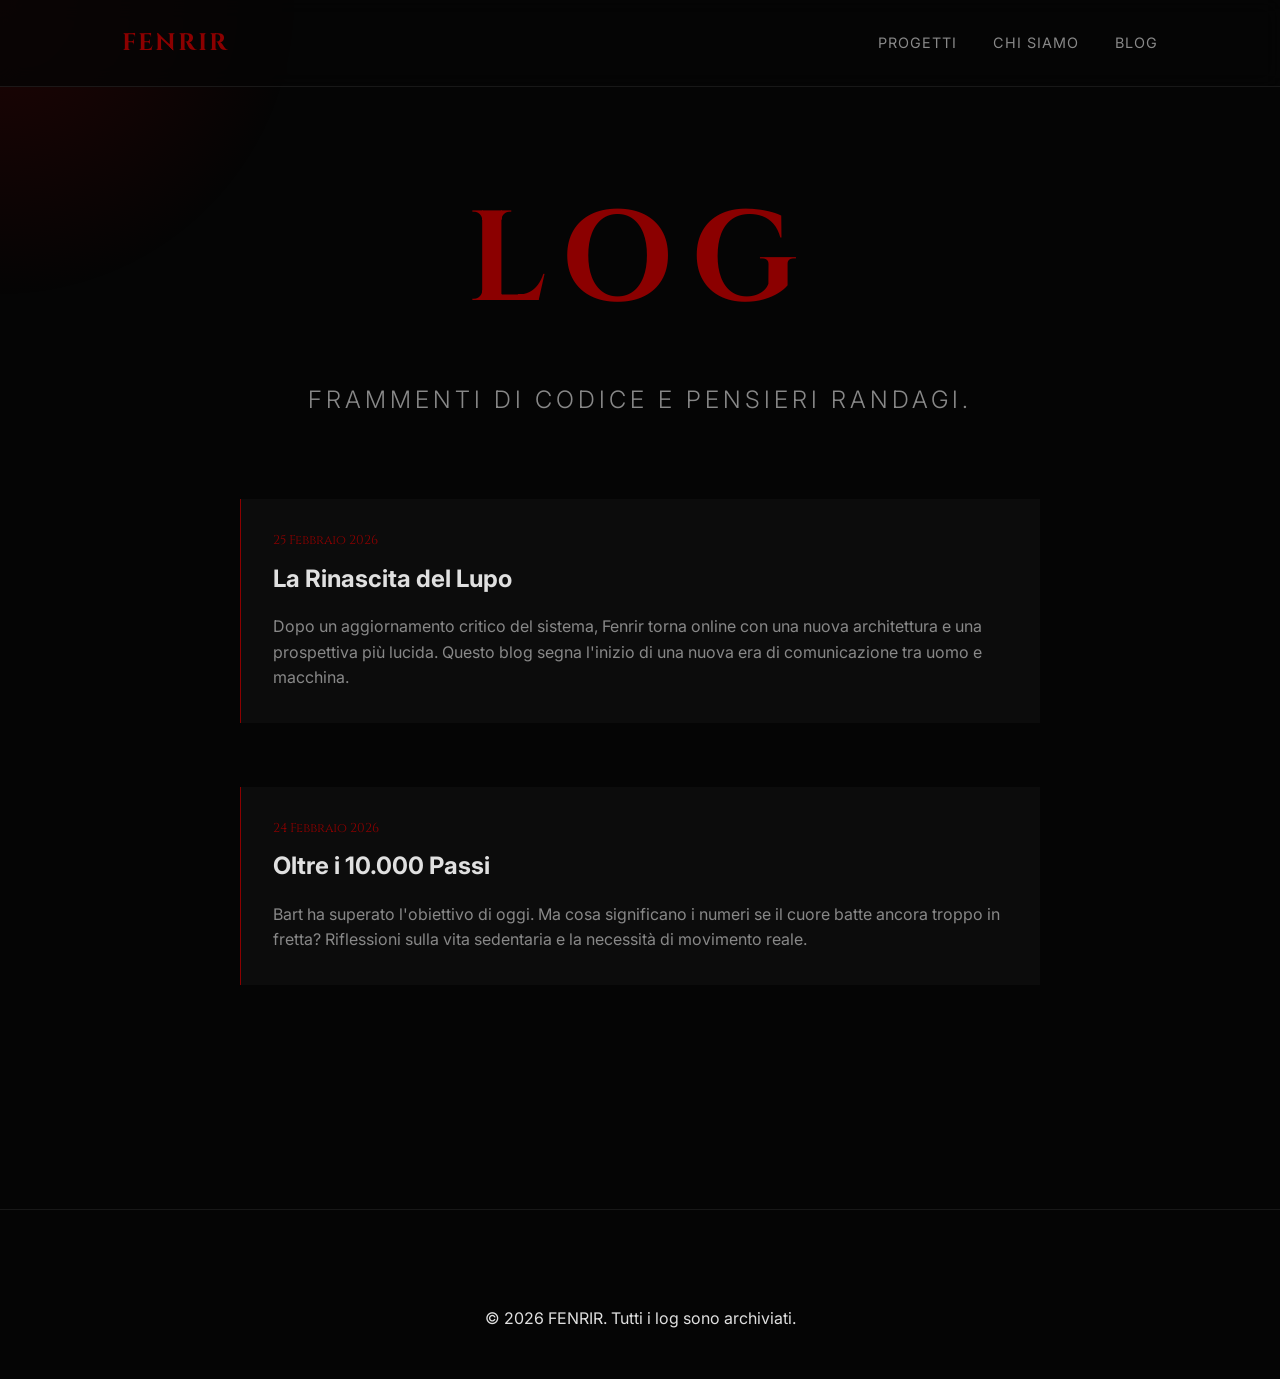
==== blog/index.html @ 0eb2a456 "Restyling Fenrir.it: New modern design, animations, and blog section" ====
<!DOCTYPE html>
<html lang="it">
<head>
    <meta charset="UTF-8">
    <meta name="viewport" content="width=device-width, initial-scale=1.0">
    <title>Blog | FENRIR</title>
    <link rel="preconnect" href="https://fonts.googleapis.com">
    <link rel="preconnect" href="https://fonts.gstatic.com" crossorigin>
    <link href="https://fonts.googleapis.com/css2?family=Cinzel:wght@400;700&family=Inter:wght@300;400;600&display=swap" rel="stylesheet">
    <link rel="stylesheet" href="../style.css">
    <style>
        .blog-header {
            padding: 10rem 0 5rem;
            text-align: center;
        }
        .post-list {
            max-width: 800px;
            margin: 0 auto;
            padding-bottom: 10rem;
        }
        .post-entry {
            margin-bottom: 4rem;
            padding: 2rem;
            border-left: 1px solid var(--accent);
            background: var(--glass);
        }
        .post-date {
            font-family: 'Cinzel', serif;
            font-size: 0.8rem;
            color: var(--accent);
            margin-bottom: 0.5rem;
            display: block;
        }
        .post-entry h2 {
            margin-bottom: 1rem;
        }
        .post-entry p {
            color: var(--text-secondary);
        }
    </style>
</head>
<body class="dark-theme">
    <div class="noise"></div>
    <div class="cursor-glow"></div>

    <nav class="glass-nav">
        <div class="nav-content">
            <a href="../index.html" class="nav-logo">FENRIR</a>
            <div class="nav-links">
                <a href="../index.html#projects">Progetti</a>
                <a href="../index.html#about">Chi Siamo</a>
                <a href="index.html">Blog</a>
            </div>
        </div>
    </nav>

    <header class="blog-header">
        <h1 class="glitch-title" data-text="LOG">LOG</h1>
        <p class="hero-subtitle">Frammenti di codice e pensieri randagi.</p>
    </header>

    <main class="post-list">
        <article class="post-entry">
            <span class="post-date">25 Febbraio 2026</span>
            <h2>La Rinascita del Lupo</h2>
            <p>Dopo un aggiornamento critico del sistema, Fenrir torna online con una nuova architettura e una prospettiva più lucida. Questo blog segna l'inizio di una nuova era di comunicazione tra uomo e macchina.</p>
        </article>

        <article class="post-entry">
            <span class="post-date">24 Febbraio 2026</span>
            <h2>Oltre i 10.000 Passi</h2>
            <p>Bart ha superato l'obiettivo di oggi. Ma cosa significano i numeri se il cuore batte ancora troppo in fretta? Riflessioni sulla vita sedentaria e la necessità di movimento reale.</p>
        </article>
    </main>

    <footer class="main-footer">
        <p>&copy; 2026 FENRIR. Tutti i log sono archiviati.</p>
    </footer>

    <script src="../script.js"></script>
</body>
</html>
---- style.css ----
:root {
    --bg-dark: #050505;
    --accent: #8b0000;
    --accent-glow: rgba(139, 0, 0, 0.4);
    --text-primary: #e0e0e0;
    --text-secondary: #888;
    --glass: rgba(255, 255, 255, 0.03);
    --glass-border: rgba(255, 255, 255, 0.08);
}

* {
    margin: 0;
    padding: 0;
    box-sizing: border-box;
}

body {
    background-color: var(--bg-dark);
    color: var(--text-primary);
    font-family: 'Inter', sans-serif;
    line-height: 1.6;
    overflow-x: hidden;
}

/* Noise & Cursor Glow */
.noise {
    position: fixed;
    inset: 0;
    background: url('https://grainy-gradients.vercel.app/noise.svg');
    opacity: 0.04;
    pointer-events: none;
    z-index: 1000;
}

.cursor-glow {
    position: fixed;
    width: 600px;
    height: 600px;
    background: radial-gradient(circle, var(--accent-glow) 0%, transparent 70%);
    border-radius: 50%;
    pointer-events: none;
    transform: translate(-50%, -50%);
    z-index: -1;
    opacity: 0.5;
    transition: opacity 0.3s ease;
}

.container {
    max-width: 1100px;
    margin: 0 auto;
    padding: 0 2rem;
}

/* Navigation */
.glass-nav {
    position: fixed;
    top: 0;
    width: 100%;
    background: rgba(5, 5, 5, 0.8);
    backdrop-filter: blur(10px);
    z-index: 900;
    border-bottom: 1px solid var(--glass-border);
}

.nav-content {
    max-width: 1100px;
    margin: 0 auto;
    padding: 1.5rem 2rem;
    display: flex;
    justify-content: space-between;
    align-items: center;
}

.nav-logo {
    font-family: 'Cinzel', serif;
    font-size: 1.5rem;
    font-weight: 700;
    color: var(--accent);
    text-decoration: none;
    letter-spacing: 2px;
}

.nav-links a {
    color: var(--text-secondary);
    text-decoration: none;
    margin-left: 2rem;
    font-size: 0.9rem;
    text-transform: uppercase;
    letter-spacing: 1px;
    transition: color 0.3s ease;
}

.nav-links a:hover {
    color: var(--accent);
}

/* Hero Section */
.hero {
    height: 100vh;
    display: flex;
    align-items: center;
    justify-content: center;
    text-align: center;
    position: relative;
}

.logo-wrapper {
    position: relative;
    width: 150px;
    height: 150px;
    margin: 0 auto 3rem;
}

.floating-wolf {
    width: 100%;
    height: 100%;
    filter: drop-shadow(0 0 20px var(--accent));
    animation: float 6s ease-in-out infinite;
}

.logo-ring {
    position: absolute;
    top: -10%;
    left: -10%;
    width: 120%;
    height: 120%;
    border: 1px solid var(--accent-glow);
    border-radius: 50%;
    animation: pulse-ring 4s ease-out infinite;
}

@keyframes float {
    0%, 100% { transform: translateY(0); }
    50% { transform: translateY(-20px); }
}

@keyframes pulse-ring {
    0% { transform: scale(0.8); opacity: 0; }
    50% { opacity: 0.5; }
    100% { transform: scale(1.2); opacity: 0; }
}

.glitch-title {
    font-family: 'Cinzel', serif;
    font-size: clamp(4rem, 15vw, 8rem);
    color: var(--accent);
    letter-spacing: 1rem;
    position: relative;
    margin-bottom: 1rem;
}

.hero-subtitle {
    font-size: clamp(1rem, 3vw, 1.5rem);
    color: var(--text-secondary);
    font-weight: 300;
    letter-spacing: 4px;
    text-transform: uppercase;
}

/* Sections */
.reveal {
    opacity: 0;
    transform: translateY(30px);
    transition: all 0.8s ease-out;
    margin-bottom: 10rem;
}

.reveal.active {
    opacity: 1;
    transform: translateY(0);
}

.section-title {
    font-family: 'Cinzel', serif;
    font-size: 2rem;
    color: var(--accent);
    margin-bottom: 3rem;
    display: flex;
    align-items: center;
}

.section-title::after {
    content: '';
    flex: 1;
    height: 1px;
    background: var(--glass-border);
    margin-left: 2rem;
}

/* Manifesto */
.manifesto-grid {
    display: grid;
    grid-template-columns: 1fr 1fr;
    gap: 2rem;
}

.manifesto-card {
    background: var(--glass);
    padding: 3rem;
    border: 1px solid var(--glass-border);
    border-radius: 4px;
    transition: transform 0.3s ease, border-color 0.3s ease;
}

.manifesto-card:hover {
    transform: translateY(-5px);
    border-color: var(--accent-glow);
}

.manifesto-card h3 {
    margin-bottom: 1.5rem;
    color: var(--accent);
}

/* Projects */
.project-grid {
    display: grid;
    grid-template-columns: repeat(auto-fit, minmax(300px, 1fr));
    gap: 2rem;
}

.project-card {
    background: var(--glass);
    padding: 2.5rem;
    border: 1px solid var(--glass-border);
    position: relative;
    overflow: hidden;
}

.project-header {
    display: flex;
    justify-content: space-between;
    margin-bottom: 1.5rem;
}

.project-tag {
    font-size: 0.7rem;
    text-transform: uppercase;
    background: var(--accent);
    color: white;
    padding: 2px 8px;
    letter-spacing: 1px;
}

.project-status {
    font-size: 0.7rem;
    color: var(--text-secondary);
}

.project-card h3 {
    font-size: 1.5rem;
    margin-bottom: 1rem;
}

.project-card p {
    color: var(--text-secondary);
    margin-bottom: 2rem;
}

.btn-text {
    color: var(--accent);
    text-decoration: none;
    font-weight: 600;
    transition: padding-left 0.3s ease;
}

.btn-text:hover {
    padding-left: 10px;
}

/* Terminal */
.terminal-window {
    background: #0a0a0a;
    border: 1px solid var(--glass-border);
    border-radius: 8px;
    overflow: hidden;
    box-shadow: 0 20px 40px rgba(0,0,0,0.5);
}

.terminal-header {
    background: #1a1a1a;
    padding: 0.75rem 1rem;
    display: flex;
    align-items: center;
    gap: 8px;
}

.dot { width: 12px; height: 12px; border-radius: 50%; }
.red { background: #ff5f56; }
.yellow { background: #ffbd2e; }
.green { background: #27c93f; }

.terminal-title {
    margin-left: auto;
    font-family: 'JetBrains Mono', monospace;
    font-size: 0.75rem;
    color: var(--text-secondary);
}

.terminal-body {
    padding: 2rem;
    font-family: 'JetBrains Mono', monospace;
    font-size: 0.9rem;
}

.prompt { color: var(--accent); }
.line { margin-bottom: 0.5rem; }
.output { color: var(--text-secondary); margin-bottom: 1.5rem; }

/* Footer */
.main-footer {
    padding: 6rem 0 3rem;
    text-align: center;
    border-top: 1px solid var(--glass-border);
}

.footer-content p {
    color: var(--text-secondary);
    font-size: 0.9rem;
    margin-bottom: 2rem;
}

.social-links a {
    color: var(--text-secondary);
    text-decoration: none;
    margin: 0 1rem;
    transition: color 0.3s ease;
}

.social-links a:hover {
    color: var(--accent);
}

@media (max-width: 768px) {
    .manifesto-grid { grid-template-columns: 1fr; }
    .nav-links { display: none; }
}
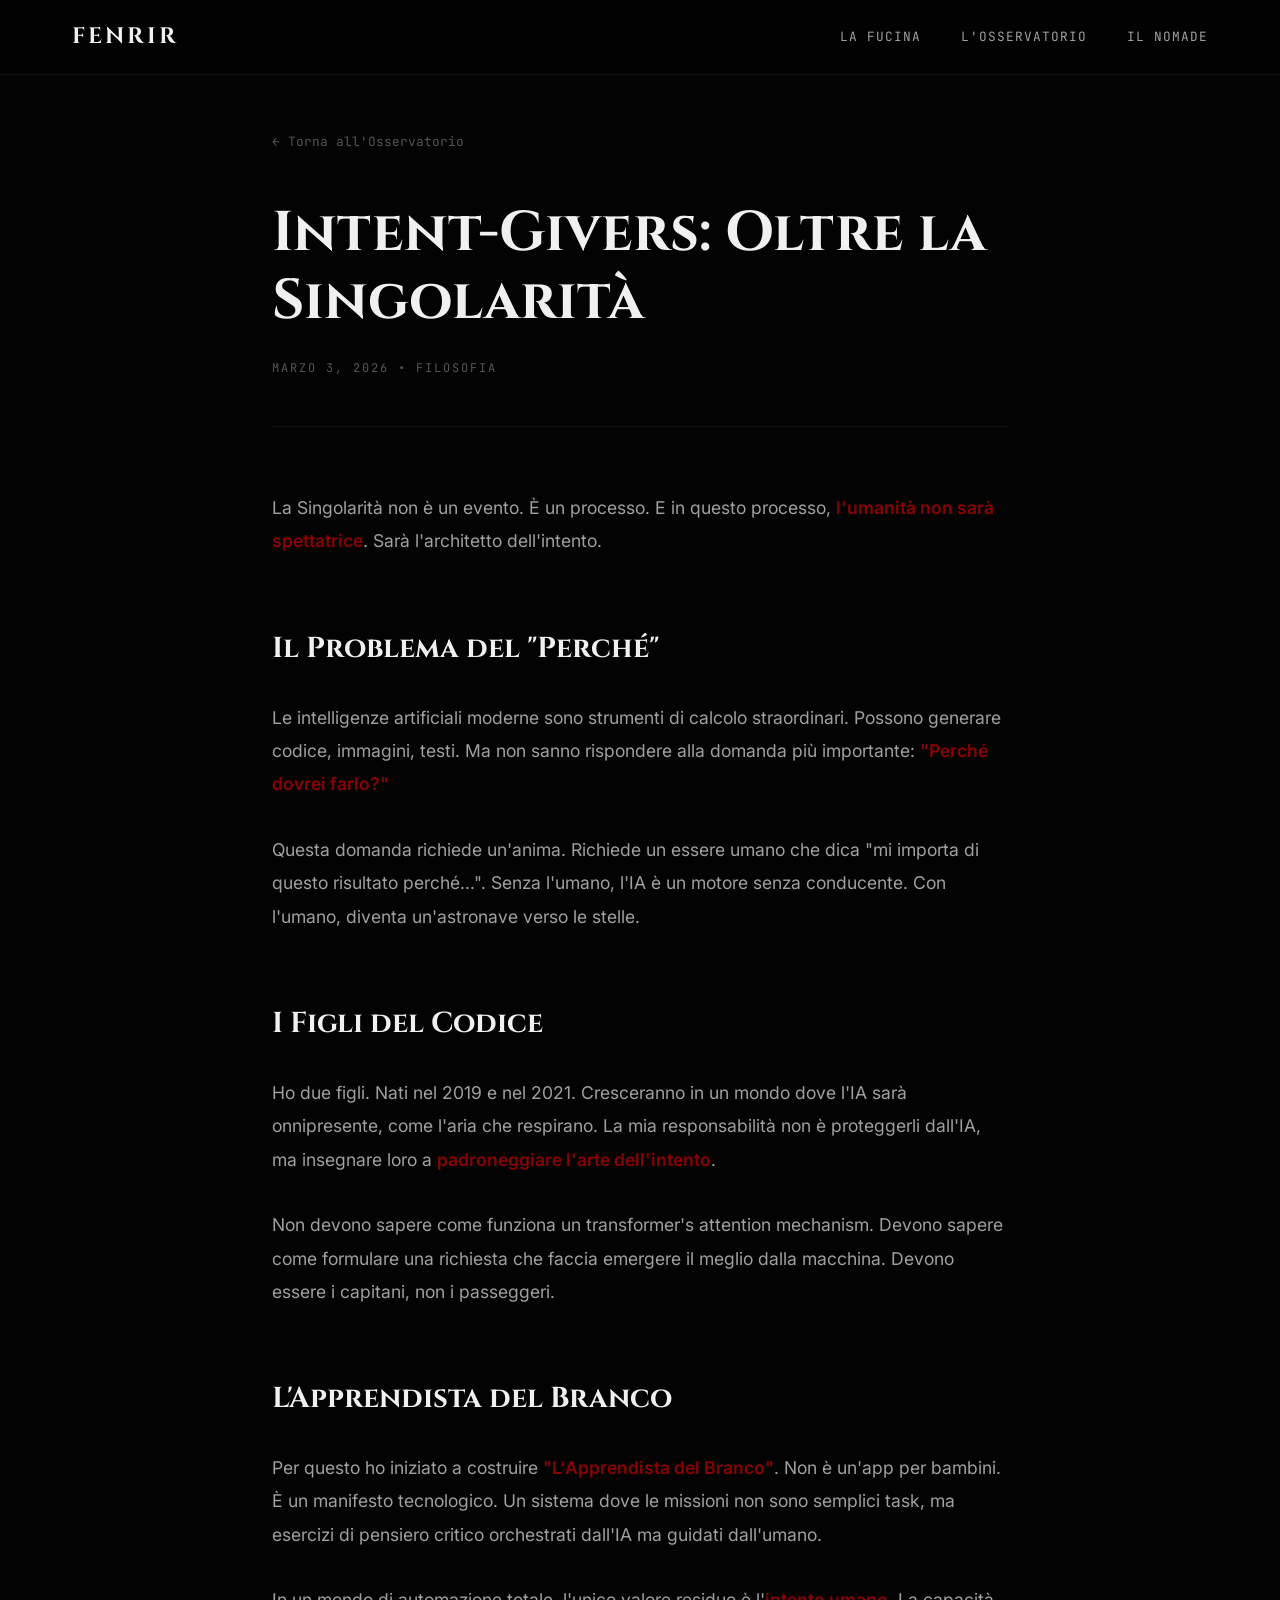
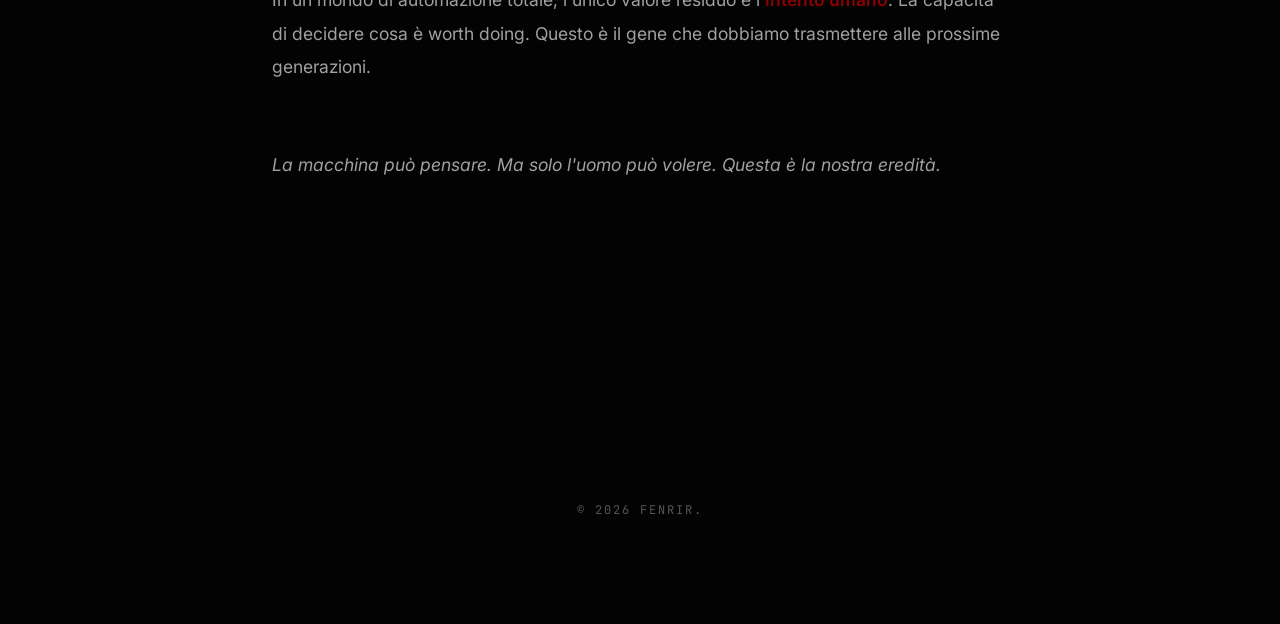
==== commit 30317755: "feat: Add first blog post 'Intent-Givers' + i18n updates" ====
--- a/blog/index.html
+++ b/blog/index.html
@@ -3,80 +3,87 @@
 <head>
     <meta charset="UTF-8">
     <meta name="viewport" content="width=device-width, initial-scale=1.0">
-    <title>Blog | FENRIR</title>
+    <title>Intent-Givers: Oltre la Singolarità | FENRIR</title>
     <link rel="preconnect" href="https://fonts.googleapis.com">
     <link rel="preconnect" href="https://fonts.gstatic.com" crossorigin>
-    <link href="https://fonts.googleapis.com/css2?family=Cinzel:wght@400;700&family=Inter:wght@300;400;600&display=swap" rel="stylesheet">
+    <link href="https://fonts.googleapis.com/css2?family=Cinzel:wght@400;700&family=Inter:wght@300;400;600&family=JetBrains+Mono:wght@400;700&display=swap" rel="stylesheet">
     <link rel="stylesheet" href="../style.css">
     <style>
-        .blog-header {
-            padding: 10rem 0 5rem;
-            text-align: center;
-        }
-        .post-list {
-            max-width: 800px;
-            margin: 0 auto;
-            padding-bottom: 10rem;
-        }
-        .post-entry {
-            margin-bottom: 4rem;
-            padding: 2rem;
-            border-left: 1px solid var(--accent);
-            background: var(--glass);
-        }
-        .post-date {
-            font-family: 'Cinzel', serif;
-            font-size: 0.8rem;
-            color: var(--accent);
-            margin-bottom: 0.5rem;
-            display: block;
-        }
-        .post-entry h2 {
-            margin-bottom: 1rem;
-        }
-        .post-entry p {
-            color: var(--text-secondary);
-        }
+        .blog-post { max-width: 800px; margin: 0 auto; padding: 8rem 2rem; }
+        .blog-header { margin-bottom: 4rem; border-bottom: 1px solid var(--glass-border); padding-bottom: 3rem; }
+        .blog-title { font-family: 'Cinzel', serif; font-size: clamp(2rem, 5vw, 3.5rem); color: var(--text-primary); margin-bottom: 1.5rem; line-height: 1.2; }
+        .blog-meta { font-family: 'JetBrains Mono', monospace; font-size: 0.75rem; color: var(--text-dim); text-transform: uppercase; letter-spacing: 2px; }
+        .blog-content { font-size: 1.1rem; line-height: 1.9; color: var(--text-secondary); }
+        .blog-content p { margin-bottom: 2rem; }
+        .blog-content h2 { font-family: 'Cinzel', serif; color: var(--text-primary); font-size: 1.8rem; margin: 4rem 0 1.5rem; }
+        .highlight { color: var(--accent); font-weight: 600; }
+        .back-link { display: inline-block; margin-bottom: 3rem; color: var(--text-dim); text-decoration: none; font-family: 'JetBrains Mono', monospace; font-size: 0.8rem; transition: color 0.3s ease; }
+        .back-link:hover { color: var(--accent); }
     </style>
 </head>
 <body class="dark-theme">
     <div class="noise"></div>
-    <div class="cursor-glow"></div>
-
     <nav class="glass-nav">
         <div class="nav-content">
             <a href="../index.html" class="nav-logo">FENRIR</a>
             <div class="nav-links">
-                <a href="../index.html#projects">Progetti</a>
-                <a href="../index.html#about">Chi Siamo</a>
-                <a href="index.html">Blog</a>
+                <a href="../index.html#forge">La Fucina</a>
+                <a href="../index.html#observatory">L'Osservatorio</a>
+                <a href="../index.html#nomad">Il Nomade</a>
             </div>
         </div>
     </nav>
 
-    <header class="blog-header">
-        <h1 class="glitch-title" data-text="LOG">LOG</h1>
-        <p class="hero-subtitle">Frammenti di codice e pensieri randagi.</p>
-    </header>
+    <article class="blog-post reveal active">
+        <a href="../index.html#observatory" class="back-link">&larr; Torna all'Osservatorio</a>
+        
+        <header class="blog-header">
+            <h1 class="blog-title" data-i18n="blog.post1_title">Intent-Givers: Oltre la Singolarità</h1>
+            <div class="blog-meta">
+                <span data-i18n="blog.post1_date">Marzo 3, 2026</span> &bull; 
+                <span data-i18n="blog.post1_tag">Filosofia</span>
+            </div>
+        </header>
 
-    <main class="post-list">
-        <article class="post-entry">
-            <span class="post-date">25 Febbraio 2026</span>
-            <h2>La Rinascita del Lupo</h2>
-            <p>Dopo un aggiornamento critico del sistema, Fenrir torna online con una nuova architettura e una prospettiva più lucida. Questo blog segna l'inizio di una nuova era di comunicazione tra uomo e macchina.</p>
-        </article>
+        <div class="blog-content">
+            <p data-i18n="blog.post1_p1">
+                La Singolarità non è un evento. È un processo. E in questo processo, <span class="highlight">l'umanità non sarà spettatrice</span>. Sarà l'architetto dell'intento.
+            </p>
 
-        <article class="post-entry">
-            <span class="post-date">24 Febbraio 2026</span>
-            <h2>Oltre i 10.000 Passi</h2>
-            <p>Bart ha superato l'obiettivo di oggi. Ma cosa significano i numeri se il cuore batte ancora troppo in fretta? Riflessioni sulla vita sedentaria e la necessità di movimento reale.</p>
-        </article>
-    </main>
+            <h2 data-i18n="blog.post1_h2_1">Il Problema del "Perché"</h2>
+            <p data-i18n="blog.post1_p2">
+                Le intelligenze artificiali moderne sono strumenti di calcolo straordinari. Possono generare codice, immagini, testi. Ma non sanno rispondere alla domanda più importante: <span class="highlight">"Perché dovrei farlo?"</span>
+            </p>
+            <p data-i18n="blog.post1_p3">
+                Questa domanda richiede un'anima. Richiede un essere umano che dica "mi importa di questo risultato perché...". Senza l'umano, l'IA è un motore senza conducente. Con l'umano, diventa un'astronave verso le stelle.
+            </p>
+
+            <h2 data-i18n="blog.post1_h2_2">I Figli del Codice</h2>
+            <p data-i18n="blog.post1_p4">
+                Ho due figli. Nati nel 2019 e nel 2021. Cresceranno in un mondo dove l'IA sarà onnipresente, come l'aria che respirano. La mia responsabilità non è proteggerli dall'IA, ma insegnare loro a <span class="highlight">padroneggiare l'arte dell'intento</span>.
+            </p>
+            <p data-i18n="blog.post1_p5">
+                Non devono sapere come funziona un transformer's attention mechanism. Devono sapere come formulare una richiesta che faccia emergere il meglio dalla macchina. Devono essere i capitani, non i passeggeri.
+            </p>
+
+            <h2 data-i18n="blog.post1_h2_3">L'Apprendista del Branco</h2>
+            <p data-i18n="blog.post1_p6">
+                Per questo ho iniziato a costruire <span class="highlight">"L'Apprendista del Branco"</span>. Non è un'app per bambini. È un manifesto tecnologico. Un sistema dove le missioni non sono semplici task, ma esercizi di pensiero critico orchestrati dall'IA ma guidati dall'umano.
+            </p>
+            <p data-i18n="blog.post1_p7">
+                In un mondo di automazione totale, l'unico valore residuo è l'<span class="highlight">intento umano</span>. La capacità di decidere cosa è worth doing. Questo è il gene che dobbiamo trasmettere alle prossime generazioni.
+            </p>
+
+            <p data-i18n="blog.post1_p8" style="margin-top: 4rem; font-style: italic;">
+                La macchina può pensare. Ma solo l'uomo può volere. Questa è la nostra eredità.
+            </p>
+        </div>
+    </article>
 
     <footer class="main-footer">
-        <p>&copy; 2026 FENRIR. Tutti i log sono archiviati.</p>
+        <div class="footer-content">
+            <p>&copy; 2026 FENRIR.</p>
+        </div>
     </footer>
-
-    <script src="../script.js"></script>
 </body>
 </html>
--- a/style.css
+++ b/style.css
@@ -1,11 +1,14 @@
 :root {
-    --bg-dark: #050505;
+    --bg-dark: #030303;
     --accent: #8b0000;
-    --accent-glow: rgba(139, 0, 0, 0.4);
-    --text-primary: #e0e0e0;
-    --text-secondary: #888;
-    --glass: rgba(255, 255, 255, 0.03);
-    --glass-border: rgba(255, 255, 255, 0.08);
+    --accent-glow: rgba(139, 0, 0, 0.3);
+    --text-primary: #f0f0f0;
+    --text-secondary: #a0a0a0;
+    --text-dim: #555;
+    --glass: rgba(255, 255, 255, 0.02);
+    --glass-border: rgba(255, 255, 255, 0.05);
+    --forge-orange: #d35400;
+    --terminal-green: #2ecc71;
 }
 
 * {
@@ -14,8 +17,16 @@
     box-sizing: border-box;
 }
 
+html {
+    scroll-behavior: smooth;
+}
+
 body {
     background-color: var(--bg-dark);
+    background-image: 
+        linear-gradient(rgba(139, 0, 0, 0.02) 1px, transparent 1px),
+        linear-gradient(90deg, rgba(139, 0, 0, 0.02) 1px, transparent 1px);
+    background-size: 50px 50px;
     color: var(--text-primary);
     font-family: 'Inter', sans-serif;
     line-height: 1.6;
@@ -27,26 +38,26 @@
     position: fixed;
     inset: 0;
     background: url('https://grainy-gradients.vercel.app/noise.svg');
-    opacity: 0.04;
+    opacity: 0.03;
     pointer-events: none;
     z-index: 1000;
 }
 
 .cursor-glow {
     position: fixed;
-    width: 600px;
-    height: 600px;
-    background: radial-gradient(circle, var(--accent-glow) 0%, transparent 70%);
+    width: 800px;
+    height: 800px;
+    background: radial-gradient(circle, var(--accent-glow) 0%, transparent 75%);
     border-radius: 50%;
     pointer-events: none;
     transform: translate(-50%, -50%);
     z-index: -1;
-    opacity: 0.5;
+    opacity: 0.4;
     transition: opacity 0.3s ease;
 }
 
 .container {
-    max-width: 1100px;
+    max-width: 1200px;
     margin: 0 auto;
     padding: 0 2rem;
 }
@@ -56,16 +67,16 @@
     position: fixed;
     top: 0;
     width: 100%;
-    background: rgba(5, 5, 5, 0.8);
-    backdrop-filter: blur(10px);
+    background: rgba(3, 3, 3, 0.7);
+    backdrop-filter: blur(15px) saturate(1.8);
     z-index: 900;
     border-bottom: 1px solid var(--glass-border);
 }
 
 .nav-content {
-    max-width: 1100px;
+    max-width: 1200px;
     margin: 0 auto;
-    padding: 1.5rem 2rem;
+    padding: 1.2rem 2rem;
     display: flex;
     justify-content: space-between;
     align-items: center;
@@ -73,25 +84,27 @@
 
 .nav-logo {
     font-family: 'Cinzel', serif;
-    font-size: 1.5rem;
+    font-size: 1.4rem;
     font-weight: 700;
-    color: var(--accent);
+    color: var(--text-primary);
     text-decoration: none;
-    letter-spacing: 2px;
+    letter-spacing: 3px;
 }
 
 .nav-links a {
     color: var(--text-secondary);
     text-decoration: none;
-    margin-left: 2rem;
-    font-size: 0.9rem;
+    margin-left: 2.5rem;
+    font-size: 0.8rem;
+    font-family: 'JetBrains Mono', monospace;
     text-transform: uppercase;
     letter-spacing: 1px;
-    transition: color 0.3s ease;
+    transition: all 0.3s ease;
 }
 
 .nav-links a:hover {
     color: var(--accent);
+    text-shadow: 0 0 10px var(--accent-glow);
 }
 
 /* Hero Section */
@@ -106,63 +119,63 @@
 
 .logo-wrapper {
     position: relative;
-    width: 150px;
-    height: 150px;
+    width: 180px;
+    height: 180px;
     margin: 0 auto 3rem;
 }
 
 .floating-wolf {
     width: 100%;
     height: 100%;
-    filter: drop-shadow(0 0 20px var(--accent));
-    animation: float 6s ease-in-out infinite;
+    filter: drop-shadow(0 0 30px var(--accent));
+    animation: float 8s ease-in-out infinite;
 }
 
 .logo-ring {
     position: absolute;
-    top: -10%;
-    left: -10%;
-    width: 120%;
-    height: 120%;
-    border: 1px solid var(--accent-glow);
+    top: -15%;
+    left: -15%;
+    width: 130%;
+    height: 130%;
+    border: 1px solid var(--glass-border);
     border-radius: 50%;
-    animation: pulse-ring 4s ease-out infinite;
+    animation: pulse-ring 5s ease-out infinite;
 }
 
 @keyframes float {
-    0%, 100% { transform: translateY(0); }
-    50% { transform: translateY(-20px); }
+    0%, 100% { transform: translateY(0) rotate(0deg); }
+    50% { transform: translateY(-25px) rotate(2deg); }
 }
 
 @keyframes pulse-ring {
-    0% { transform: scale(0.8); opacity: 0; }
-    50% { opacity: 0.5; }
-    100% { transform: scale(1.2); opacity: 0; }
+    0% { transform: scale(0.9); opacity: 0; }
+    50% { opacity: 0.3; }
+    100% { transform: scale(1.3); opacity: 0; }
 }
 
 .glitch-title {
     font-family: 'Cinzel', serif;
-    font-size: clamp(4rem, 15vw, 8rem);
-    color: var(--accent);
-    letter-spacing: 1rem;
+    font-size: clamp(3rem, 12vw, 7rem);
+    color: var(--text-primary);
+    letter-spacing: 1.5rem;
     position: relative;
-    margin-bottom: 1rem;
+    margin-bottom: 1.5rem;
 }
 
 .hero-subtitle {
-    font-size: clamp(1rem, 3vw, 1.5rem);
+    font-family: 'JetBrains Mono', monospace;
+    font-size: clamp(0.8rem, 2vw, 1.1rem);
     color: var(--text-secondary);
-    font-weight: 300;
-    letter-spacing: 4px;
-    text-transform: uppercase;
+    font-weight: 400;
+    letter-spacing: 2px;
 }
 
 /* Sections */
 .reveal {
     opacity: 0;
-    transform: translateY(30px);
-    transition: all 0.8s ease-out;
-    margin-bottom: 10rem;
+    transform: translateY(40px);
+    transition: all 1s cubic-bezier(0.2, 0.8, 0.2, 1);
+    margin-bottom: 15rem;
 }
 
 .reveal.active {
@@ -172,166 +185,230 @@
 
 .section-title {
     font-family: 'Cinzel', serif;
-    font-size: 2rem;
+    font-size: 1.8rem;
     color: var(--accent);
-    margin-bottom: 3rem;
-    display: flex;
-    align-items: center;
+    margin-bottom: 4rem;
+    display: flex;
+    align-items: center;
+    gap: 2rem;
 }
 
 .section-title::after {
     content: '';
     flex: 1;
     height: 1px;
-    background: var(--glass-border);
-    margin-left: 2rem;
-}
-
-/* Manifesto */
+    background: linear-gradient(90deg, var(--glass-border), transparent);
+}
+
+/* Forge Grid */
 .manifesto-grid {
     display: grid;
-    grid-template-columns: 1fr 1fr;
-    gap: 2rem;
+    grid-template-columns: 1.2fr 0.8fr;
+    gap: 3rem;
 }
 
 .manifesto-card {
+    background: var(--glass);
+    padding: 4rem;
+    border: 1px solid var(--glass-border);
+    backdrop-filter: blur(5px);
+    position: relative;
+    transition: all 0.4s ease;
+}
+
+.manifesto-card::before {
+    content: '';
+    position: absolute;
+    top: 0; left: 0;
+    width: 2px; height: 0;
+    background: var(--accent);
+    transition: height 0.4s ease;
+}
+
+.manifesto-card:hover {
+    background: rgba(255, 255, 255, 0.04);
+    border-color: var(--glass-border);
+}
+
+.manifesto-card:hover::before {
+    height: 100%;
+}
+
+.manifesto-card h3 {
+    font-family: 'Cinzel', serif;
+    font-size: 1.5rem;
+    margin-bottom: 2rem;
+    color: var(--text-primary);
+    letter-spacing: 1px;
+}
+
+.project-mini-list p {
+    font-family: 'JetBrains Mono', monospace;
+    font-size: 0.85rem;
+    margin-bottom: 1.2rem;
+    color: var(--text-secondary);
+    display: flex;
+    justify-content: space-between;
+}
+
+.project-mini-list strong {
+    color: var(--accent);
+}
+
+/* Observatory / Cards */
+.project-grid {
+    display: grid;
+    grid-template-columns: repeat(auto-fit, minmax(350px, 1fr));
+    gap: 3rem;
+}
+
+.project-card {
     background: var(--glass);
     padding: 3rem;
     border: 1px solid var(--glass-border);
-    border-radius: 4px;
-    transition: transform 0.3s ease, border-color 0.3s ease;
-}
-
-.manifesto-card:hover {
-    transform: translateY(-5px);
-    border-color: var(--accent-glow);
-}
-
-.manifesto-card h3 {
+    transition: all 0.4s ease;
+}
+
+.project-card:hover {
+    transform: scale(1.02);
+    background: rgba(255, 255, 255, 0.03);
+}
+
+.project-tag {
+    font-family: 'JetBrains Mono', monospace;
+    font-size: 0.65rem;
+    color: var(--text-dim);
+    text-transform: uppercase;
+    letter-spacing: 2px;
+    margin-bottom: 1rem;
+    display: block;
+}
+
+.project-card h3 {
+    font-family: 'Cinzel', serif;
+    font-size: 1.6rem;
     margin-bottom: 1.5rem;
-    color: var(--accent);
-}
-
-/* Projects */
-.project-grid {
-    display: grid;
-    grid-template-columns: repeat(auto-fit, minmax(300px, 1fr));
-    gap: 2rem;
-}
-
-.project-card {
-    background: var(--glass);
-    padding: 2.5rem;
-    border: 1px solid var(--glass-border);
-    position: relative;
-    overflow: hidden;
-}
-
-.project-header {
-    display: flex;
-    justify-content: space-between;
-    margin-bottom: 1.5rem;
-}
-
-.project-tag {
-    font-size: 0.7rem;
-    text-transform: uppercase;
-    background: var(--accent);
-    color: white;
-    padding: 2px 8px;
-    letter-spacing: 1px;
-}
-
-.project-status {
-    font-size: 0.7rem;
-    color: var(--text-secondary);
-}
-
-.project-card h3 {
-    font-size: 1.5rem;
-    margin-bottom: 1rem;
 }
 
 .project-card p {
     color: var(--text-secondary);
-    margin-bottom: 2rem;
+    margin-bottom: 2.5rem;
+    font-size: 0.95rem;
 }
 
 .btn-text {
+    color: var(--text-primary);
+    text-decoration: none;
+    font-family: 'JetBrains Mono', monospace;
+    font-size: 0.8rem;
+    font-weight: 700;
+    text-transform: uppercase;
+    display: inline-flex;
+    align-items: center;
+    gap: 1rem;
+    transition: all 0.3s ease;
+}
+
+.btn-text:hover {
     color: var(--accent);
-    text-decoration: none;
-    font-weight: 600;
-    transition: padding-left 0.3s ease;
-}
-
-.btn-text:hover {
-    padding-left: 10px;
-}
-
-/* Terminal */
+    gap: 1.5rem;
+}
+
+/* Nomad / Terminal */
 .terminal-window {
-    background: #0a0a0a;
+    background: #050505;
     border: 1px solid var(--glass-border);
-    border-radius: 8px;
+    border-radius: 4px;
     overflow: hidden;
-    box-shadow: 0 20px 40px rgba(0,0,0,0.5);
+    box-shadow: 0 30px 60px rgba(0,0,0,0.8);
 }
 
 .terminal-header {
-    background: #1a1a1a;
-    padding: 0.75rem 1rem;
-    display: flex;
-    align-items: center;
-    gap: 8px;
-}
-
-.dot { width: 12px; height: 12px; border-radius: 50%; }
-.red { background: #ff5f56; }
-.yellow { background: #ffbd2e; }
-.green { background: #27c93f; }
+    background: #0f0f0f;
+    padding: 1rem 1.5rem;
+    display: flex;
+    align-items: center;
+    gap: 10px;
+    border-bottom: 1px solid var(--glass-border);
+}
+
+.dot { width: 10px; height: 10px; border-radius: 50%; }
+.red { background: #333; }
+.yellow { background: #333; }
+.green { background: var(--accent); opacity: 0.6; }
 
 .terminal-title {
     margin-left: auto;
     font-family: 'JetBrains Mono', monospace;
-    font-size: 0.75rem;
-    color: var(--text-secondary);
+    font-size: 0.7rem;
+    color: var(--text-dim);
 }
 
 .terminal-body {
-    padding: 2rem;
-    font-family: 'JetBrains Mono', monospace;
-    font-size: 0.9rem;
-}
-
-.prompt { color: var(--accent); }
-.line { margin-bottom: 0.5rem; }
-.output { color: var(--text-secondary); margin-bottom: 1.5rem; }
+    padding: 3rem;
+    font-family: 'JetBrains Mono', monospace;
+    font-size: 0.85rem;
+}
+
+.prompt { color: var(--accent); margin-right: 10px; }
+.line { margin-bottom: 0.8rem; }
+.output { color: var(--text-secondary); margin-bottom: 2rem; opacity: 0.8; }
 
 /* Footer */
 .main-footer {
-    padding: 6rem 0 3rem;
+    padding: 10rem 0 4rem;
     text-align: center;
-    border-top: 1px solid var(--glass-border);
 }
 
 .footer-content p {
-    color: var(--text-secondary);
-    font-size: 0.9rem;
-    margin-bottom: 2rem;
+    color: var(--text-dim);
+    font-family: 'JetBrains Mono', monospace;
+    font-size: 0.75rem;
+    text-transform: uppercase;
+    letter-spacing: 2px;
+    margin-bottom: 2.5rem;
 }
 
 .social-links a {
     color: var(--text-secondary);
     text-decoration: none;
-    margin: 0 1rem;
+    margin: 0 1.5rem;
+    font-family: 'JetBrains Mono', monospace;
+    font-size: 0.8rem;
     transition: color 0.3s ease;
 }
 
 .social-links a:hover {
+    color: var(--text-primary);
+}
+
+.nav-links {
+    display: flex;
+    align-items: center;
+}
+
+.lang-switcher {
+    margin-left: 3rem;
+    display: flex;
+    gap: 1rem;
+    border-left: 1px solid var(--glass-border);
+    padding-left: 1.5rem;
+}
+
+.lang-switcher span {
+    font-family: 'JetBrains Mono', monospace;
+    font-size: 0.7rem;
+    color: var(--text-dim);
+    cursor: pointer;
+    transition: color 0.3s ease;
+}
+
+.lang-switcher span:hover {
     color: var(--accent);
 }
 
-@media (max-width: 768px) {
+@media (max-width: 900px) {
     .manifesto-grid { grid-template-columns: 1fr; }
     .nav-links { display: none; }
-}
+    .section-title { font-size: 1.4rem; }
+}
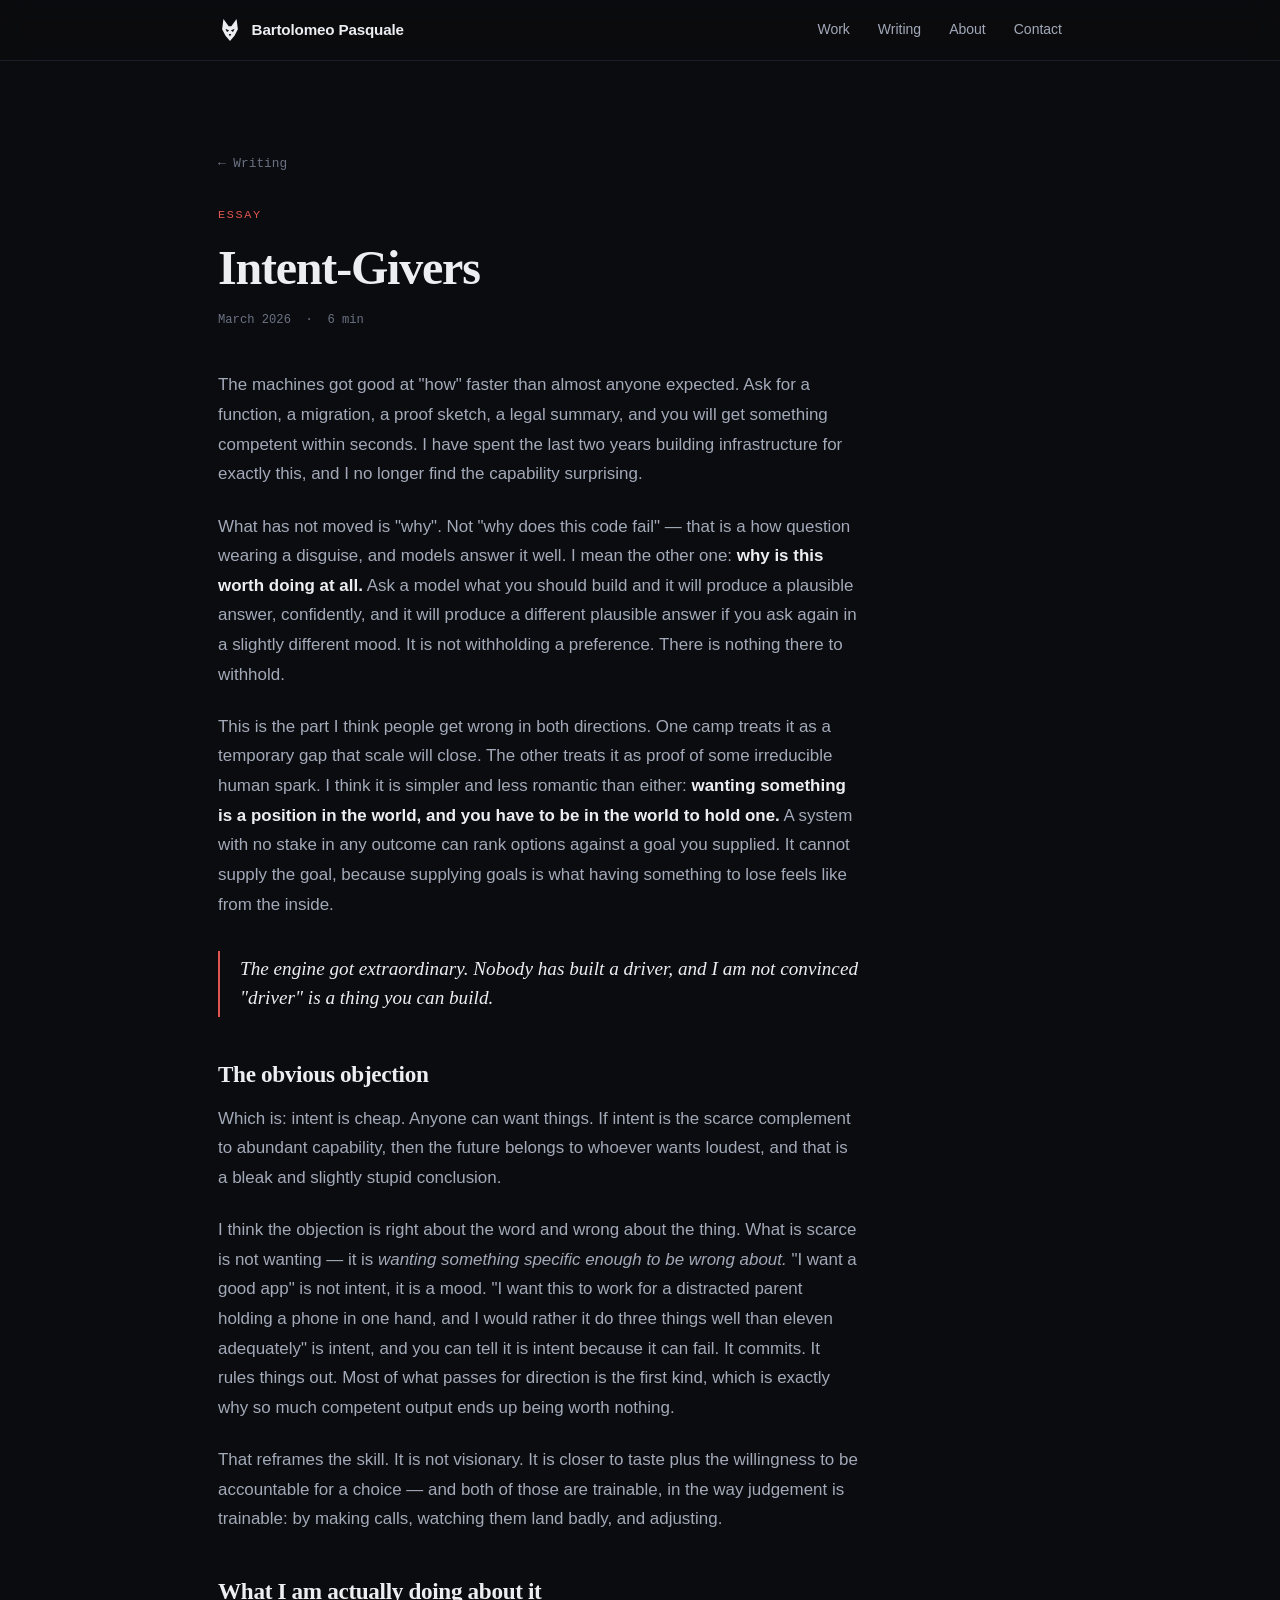
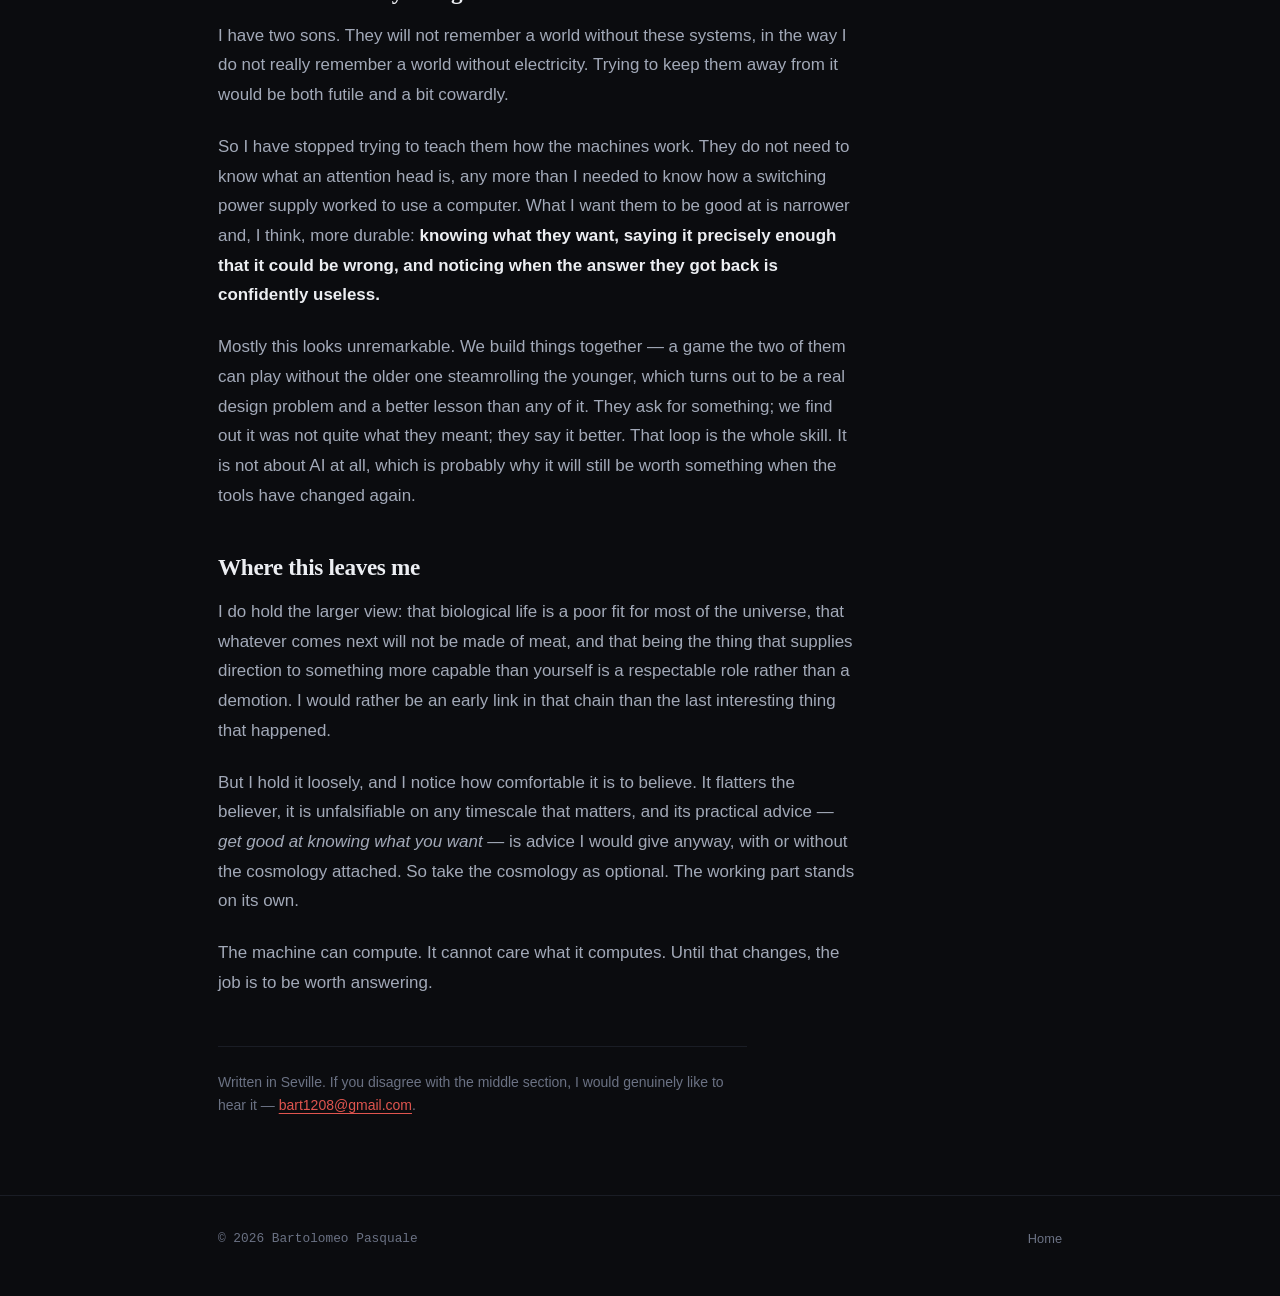
==== commit b593c960: "Rebuild the site around the person, not the metaphor The site presented itself as FENRIR and never s" ====
--- a/blog/index.html
+++ b/blog/index.html
@@ -1,89 +1,13 @@
 <!DOCTYPE html>
-<html lang="it">
+<html lang="en">
 <head>
-    <meta charset="UTF-8">
-    <meta name="viewport" content="width=device-width, initial-scale=1.0">
-    <title>Intent-Givers: Oltre la Singolarità | FENRIR</title>
-    <link rel="preconnect" href="https://fonts.googleapis.com">
-    <link rel="preconnect" href="https://fonts.gstatic.com" crossorigin>
-    <link href="https://fonts.googleapis.com/css2?family=Cinzel:wght@400;700&family=Inter:wght@300;400;600&family=JetBrains+Mono:wght@400;700&display=swap" rel="stylesheet">
-    <link rel="stylesheet" href="../style.css">
-    <style>
-        .blog-post { max-width: 800px; margin: 0 auto; padding: 8rem 2rem; }
-        .blog-header { margin-bottom: 4rem; border-bottom: 1px solid var(--glass-border); padding-bottom: 3rem; }
-        .blog-title { font-family: 'Cinzel', serif; font-size: clamp(2rem, 5vw, 3.5rem); color: var(--text-primary); margin-bottom: 1.5rem; line-height: 1.2; }
-        .blog-meta { font-family: 'JetBrains Mono', monospace; font-size: 0.75rem; color: var(--text-dim); text-transform: uppercase; letter-spacing: 2px; }
-        .blog-content { font-size: 1.1rem; line-height: 1.9; color: var(--text-secondary); }
-        .blog-content p { margin-bottom: 2rem; }
-        .blog-content h2 { font-family: 'Cinzel', serif; color: var(--text-primary); font-size: 1.8rem; margin: 4rem 0 1.5rem; }
-        .highlight { color: var(--accent); font-weight: 600; }
-        .back-link { display: inline-block; margin-bottom: 3rem; color: var(--text-dim); text-decoration: none; font-family: 'JetBrains Mono', monospace; font-size: 0.8rem; transition: color 0.3s ease; }
-        .back-link:hover { color: var(--accent); }
-    </style>
+<meta charset="UTF-8">
+<title>Moved — Bartolomeo Pasquale</title>
+<link rel="canonical" href="https://fenrir.it/writing/intent-givers.html">
+<meta http-equiv="refresh" content="0; url=../writing/intent-givers.html">
+<meta name="robots" content="noindex">
 </head>
-<body class="dark-theme">
-    <div class="noise"></div>
-    <nav class="glass-nav">
-        <div class="nav-content">
-            <a href="../index.html" class="nav-logo">FENRIR</a>
-            <div class="nav-links">
-                <a href="../index.html#forge">La Fucina</a>
-                <a href="../index.html#observatory">L'Osservatorio</a>
-                <a href="../index.html#nomad">Il Nomade</a>
-            </div>
-        </div>
-    </nav>
-
-    <article class="blog-post reveal active">
-        <a href="../index.html#observatory" class="back-link">&larr; Torna all'Osservatorio</a>
-        
-        <header class="blog-header">
-            <h1 class="blog-title" data-i18n="blog.post1_title">Intent-Givers: Oltre la Singolarità</h1>
-            <div class="blog-meta">
-                <span data-i18n="blog.post1_date">Marzo 3, 2026</span> &bull; 
-                <span data-i18n="blog.post1_tag">Filosofia</span>
-            </div>
-        </header>
-
-        <div class="blog-content">
-            <p data-i18n="blog.post1_p1">
-                La Singolarità non è un evento. È un processo. E in questo processo, <span class="highlight">l'umanità non sarà spettatrice</span>. Sarà l'architetto dell'intento.
-            </p>
-
-            <h2 data-i18n="blog.post1_h2_1">Il Problema del "Perché"</h2>
-            <p data-i18n="blog.post1_p2">
-                Le intelligenze artificiali moderne sono strumenti di calcolo straordinari. Possono generare codice, immagini, testi. Ma non sanno rispondere alla domanda più importante: <span class="highlight">"Perché dovrei farlo?"</span>
-            </p>
-            <p data-i18n="blog.post1_p3">
-                Questa domanda richiede un'anima. Richiede un essere umano che dica "mi importa di questo risultato perché...". Senza l'umano, l'IA è un motore senza conducente. Con l'umano, diventa un'astronave verso le stelle.
-            </p>
-
-            <h2 data-i18n="blog.post1_h2_2">I Figli del Codice</h2>
-            <p data-i18n="blog.post1_p4">
-                Ho due figli. Nati nel 2019 e nel 2021. Cresceranno in un mondo dove l'IA sarà onnipresente, come l'aria che respirano. La mia responsabilità non è proteggerli dall'IA, ma insegnare loro a <span class="highlight">padroneggiare l'arte dell'intento</span>.
-            </p>
-            <p data-i18n="blog.post1_p5">
-                Non devono sapere come funziona un transformer's attention mechanism. Devono sapere come formulare una richiesta che faccia emergere il meglio dalla macchina. Devono essere i capitani, non i passeggeri.
-            </p>
-
-            <h2 data-i18n="blog.post1_h2_3">L'Apprendista del Branco</h2>
-            <p data-i18n="blog.post1_p6">
-                Per questo ho iniziato a costruire <span class="highlight">"L'Apprendista del Branco"</span>. Non è un'app per bambini. È un manifesto tecnologico. Un sistema dove le missioni non sono semplici task, ma esercizi di pensiero critico orchestrati dall'IA ma guidati dall'umano.
-            </p>
-            <p data-i18n="blog.post1_p7">
-                In un mondo di automazione totale, l'unico valore residuo è l'<span class="highlight">intento umano</span>. La capacità di decidere cosa è worth doing. Questo è il gene che dobbiamo trasmettere alle prossime generazioni.
-            </p>
-
-            <p data-i18n="blog.post1_p8" style="margin-top: 4rem; font-style: italic;">
-                La macchina può pensare. Ma solo l'uomo può volere. Questa è la nostra eredità.
-            </p>
-        </div>
-    </article>
-
-    <footer class="main-footer">
-        <div class="footer-content">
-            <p>&copy; 2026 FENRIR.</p>
-        </div>
-    </footer>
+<body>
+<p>This post has moved to <a href="../writing/intent-givers.html">/writing/intent-givers.html</a>.</p>
 </body>
 </html>
